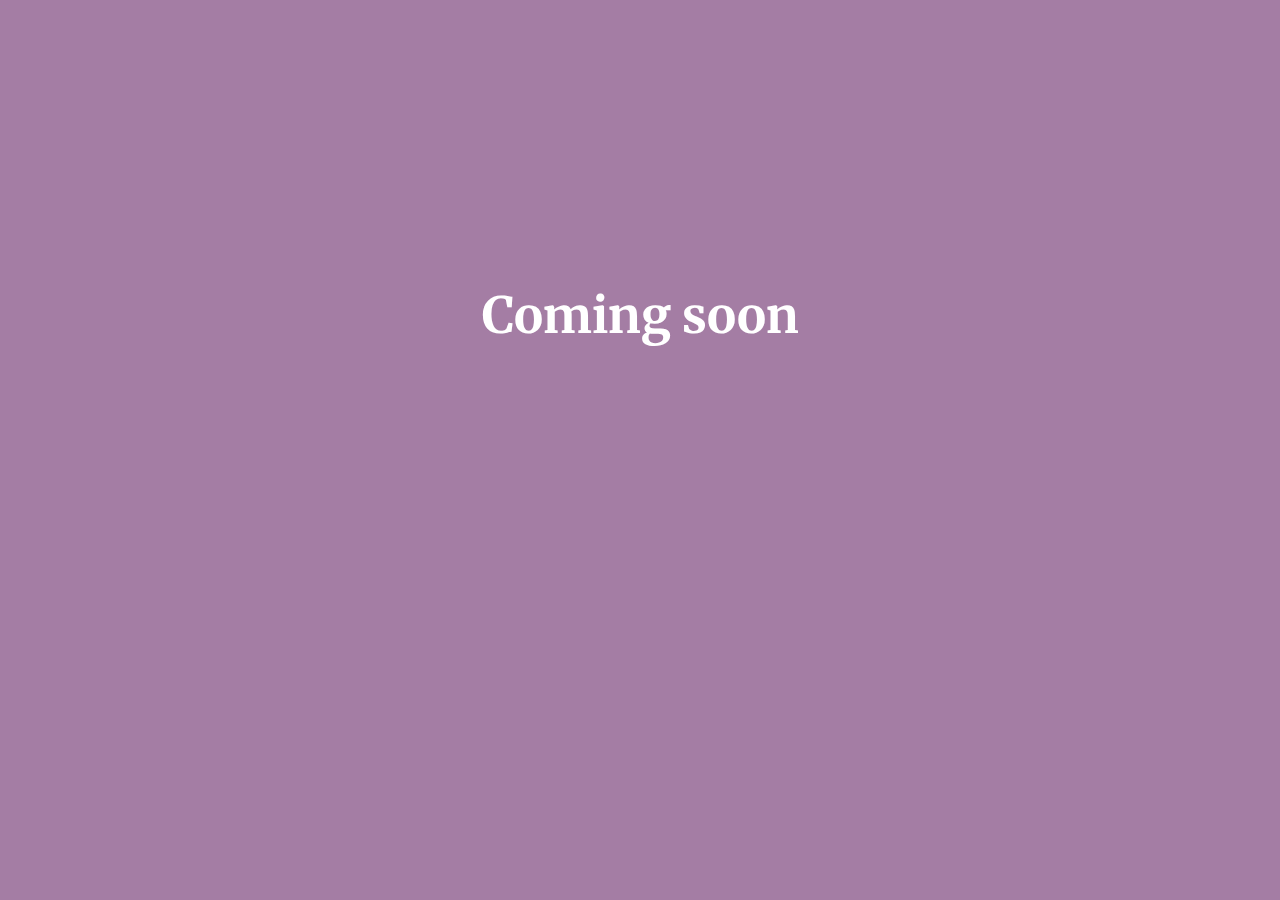
==== index.html @ 2c09ea4e "Add description" ====
<html <!DOCTYPE html>
<!--[if lt IE 7]>      <html class="no-js lt-ie9 lt-ie8 lt-ie7"> <![endif]-->
<!--[if IE 7]>         <html class="no-js lt-ie9 lt-ie8"> <![endif]-->
<!--[if IE 8]>         <html class="no-js lt-ie9"> <![endif]-->
<!--[if gt IE 8]><!--> <html class="no-js"> <!--<![endif]-->
  <head>
    <meta charset="utf-8">
    <meta http-equiv="X-UA-Compatible" content="IE=edge">
    <title>by Pawlean</title>
    <meta name="twitter:card" content="summary_large_image">
    <meta name="twitter:site" content="@paulienuh">
    <meta name="twitter:description" content="Coming soon.">
    <meta name="twitter:title" content="by Pawlean">
    <meta name="twitter:description" content="undefined">
    <meta name="twitter:image" content="https://pawlean.s3.eu-west-2.amazonaws.com/by-pawlean.jpg">
    <meta name="description" content="">
    <meta name="viewport" content="width=device-width, initial-scale=1">
    <link rel="stylesheet" href="style.css">
    <link rel="apple-touch-icon" sizes="180x180" href="icons/apple-touch-icon.png">
    <link rel="icon" type="image/png" sizes="32x32" href="icons/favicon-32x32.png">
    <link rel="icon" type="image/png" sizes="16x16" href="icons/favicon-16x16.png">
    <link rel="manifest" href="icons/manifest.json">
    <link rel="mask-icon" href="icons/safari-pinned-tab.svg" color="#5bbad5">
    <meta name="theme-color" content="#ffffff">
  </head>
  <body>
   
    <div><h1>Coming soon</h1></div>
    
    <script src="" async defer></script>
  </body>
</html>
---- style.css ----
@import url('https://fonts.googleapis.com/css?family=Merriweather&display=swap');

html {
  background-color: #A47da4;
}
h1 {
  text-align: center;
  color: white;
  font-family: 'Merriweather', serif;
  font-size:50px;
}
div {
  display:flex;
  justify-content:center;
  align-items:center;
  margin-top: 250px;
  width:100%;
}
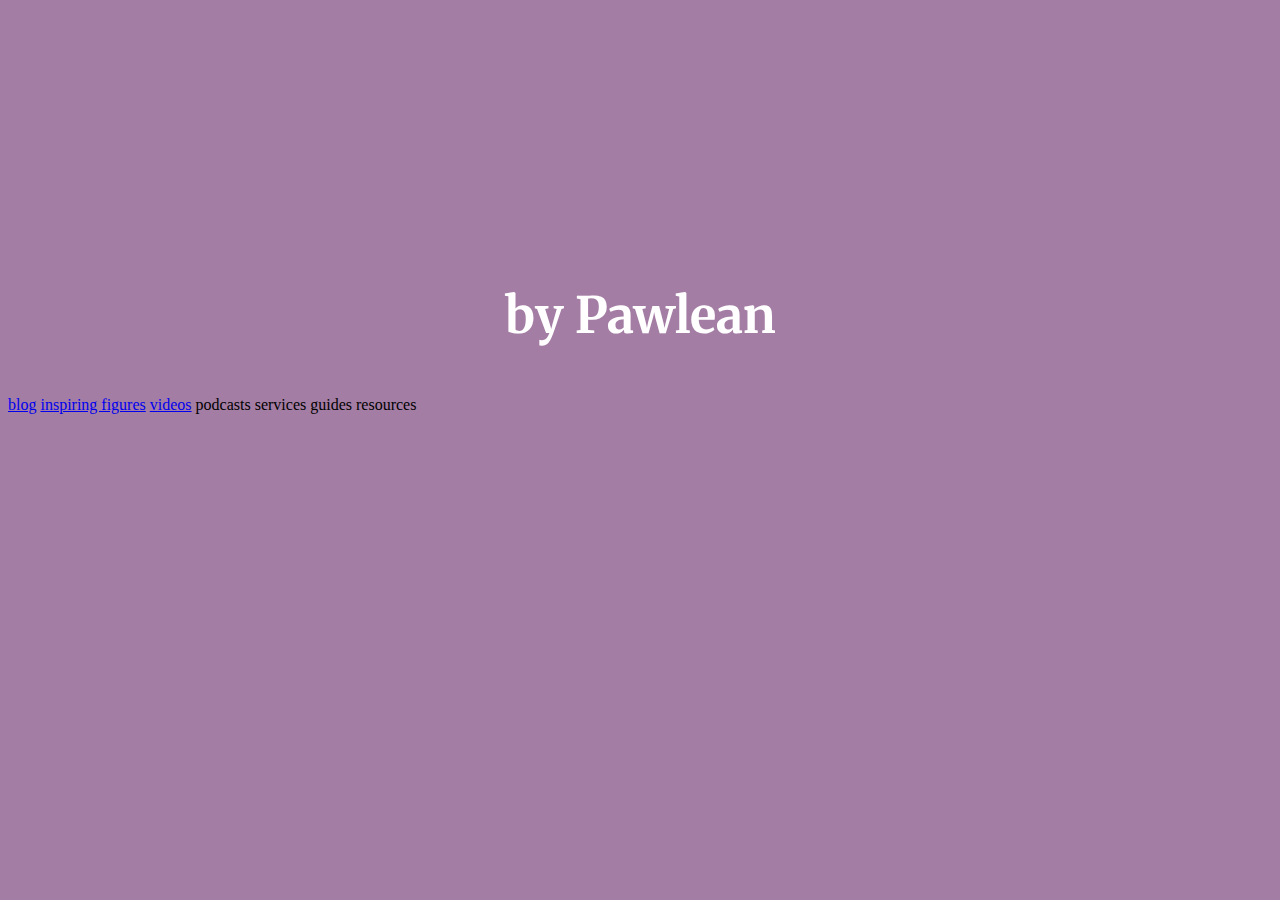
==== commit 622fa7a7: "add guides" ====
--- a/index.html
+++ b/index.html
@@ -13,7 +13,12 @@
     <meta name="twitter:title" content="by Pawlean">
     <meta name="twitter:description" content="undefined">
     <meta name="twitter:image" content="https://pawlean.s3.eu-west-2.amazonaws.com/by-pawlean.jpg">
-    <meta name="description" content="">
+
+    <meta property="og:title" content="by Pawlean" />
+    <meta property="og:url" content="https://by.pawlean.com/" />
+    <meta property="og:description" content="Coming soon.">
+    <meta property="og:image" content="https://pawlean.s3.eu-west-2.amazonaws.com/by-pawlean.jpg" />
+
     <meta name="viewport" content="width=device-width, initial-scale=1">
     <link rel="stylesheet" href="style.css">
     <link rel="apple-touch-icon" sizes="180x180" href="icons/apple-touch-icon.png">
@@ -22,11 +27,23 @@
     <link rel="manifest" href="icons/manifest.json">
     <link rel="mask-icon" href="icons/safari-pinned-tab.svg" color="#5bbad5">
     <meta name="theme-color" content="#ffffff">
+    <link rel="stylesheet" href="https://cdnjs.cloudflare.com/ajax/libs/animate.css/3.7.2/animate.min.css">
   </head>
   <body>
    
-    <div><h1>Coming soon</h1></div>
-    
+    <div>
+      <h1 class="fadeInDown">by Pawlean</h1>
+    </div>
+      <p>
+        <a href="https://pawlean.com" target="_blank" class="button pulse">blog</a>
+        <a href="https://inspiringfigures.co" target="_blank" class="button pulse">inspiring figures</a>
+        <a href="https://youtube.com/paulinenarvas" target="_blank" class="button pulse">videos</a>
+        <a target="_blank" class="no-button pulse">podcasts</a>
+        <a target="_blank" class="no-button pulse">services</a>
+        <a  target="_blank" class="no-button pulse">guides</a>
+        <a  target="_blank" class="no-button pulse">resources</a>
+      </p>
+
     <script src="" async defer></script>
   </body>
 </html>
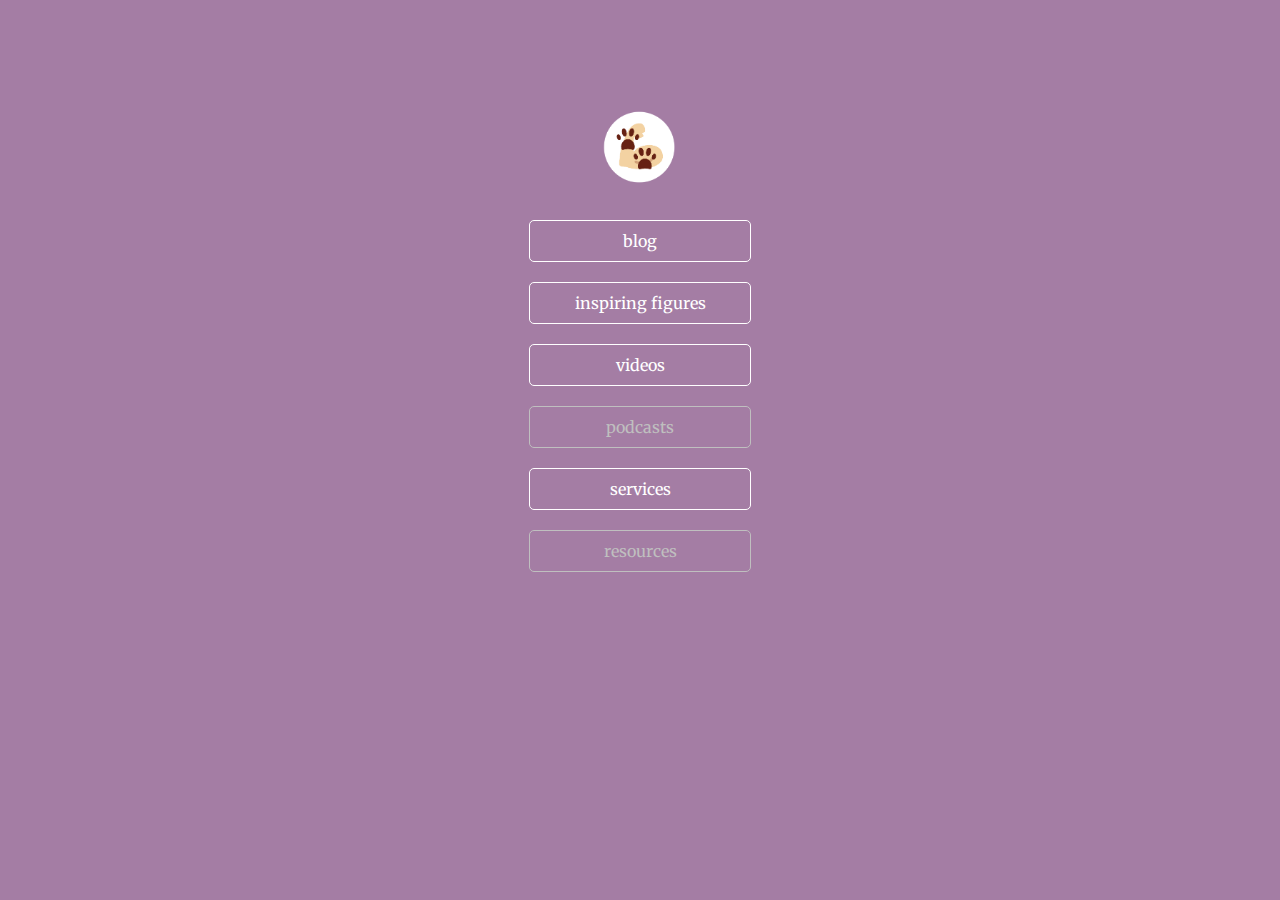
==== commit 623e3a92: "Add js" ====
--- a/index.html
+++ b/index.html
@@ -32,18 +32,41 @@
   <body>
    
     <div>
-      <h1 class="fadeInDown">by Pawlean</h1>
+      <br>
+      <img src="Logo.png" class="logo fadeInDown"/>
     </div>
       <p>
-        <a href="https://pawlean.com" target="_blank" class="button pulse">blog</a>
-        <a href="https://inspiringfigures.co" target="_blank" class="button pulse">inspiring figures</a>
+        <a href="https://pawlean.com" target="_blank" class="button pulse" >blog</a>
+        <a onclick="myFunction()" class="button pulse">inspiring figures</a>
+        <div id="inspiringfigures">
+          <ul>
+            <li><a href="https://inspiringfigures.co" target="_blank" >Website</a></li>
+            <li><a href="" target="_blank">YouTube Live</a></li>
+            <li><a href="" target="_blank">Blog posts</a></li>
+          </ul>
+        </div>
         <a href="https://youtube.com/paulinenarvas" target="_blank" class="button pulse">videos</a>
         <a target="_blank" class="no-button pulse">podcasts</a>
-        <a target="_blank" class="no-button pulse">services</a>
-        <a  target="_blank" class="no-button pulse">guides</a>
-        <a  target="_blank" class="no-button pulse">resources</a>
+        <a class="button pulse" onclick="myFunction2()">services</a>
+        <div id="services">
+          <ul>
+            <li><a href="" target="_blank">Website development & maintaince</a></li>
+            <li><a href="" target="_blank">Speaking at your event!</a></li>
+            <li><a href="" target="_blank">Social media presence consultation</a></li>
+            <li><a href="" target="_blank">Mentoring</a></li>
+          </ul>
+        </div>
+        <a class="no-button pulse" onclick="myFunction1()">resources</a>
+        <div id="resources">
+          <ul>
+            <li><a href="" target="_blank">Guides</a></li>
+            <li><a href="" target="_blank">How to</a></li>
+            <li><a href="" target="_blank">Website templates (HTML)</a></li>
+            <li><a href="" target="_blank">Wordpress templates (PHP)</a></li>
+          </ul>
+        </div>
       </p>
 
-    <script src="" async defer></script>
+    <script src="functions.js" async defer></script>
   </body>
 </html>
--- a/style.css
+++ b/style.css
@@ -1,18 +1,82 @@
 @import url('https://fonts.googleapis.com/css?family=Merriweather&display=swap');
 
-html {
+body {
   background-color: #A47da4;
+  font-family: 'Merriweather', serif;
 }
 h1 {
   text-align: center;
   color: white;
-  font-family: 'Merriweather', serif;
   font-size:50px;
+  animation-duration: 3s;
+  animation-delay: 0s;
+  animation-iteration-count: fadeInDown;
 }
 div {
   display:flex;
   justify-content:center;
   align-items:center;
-  margin-top: 250px;
+  margin-top: 100px;
   width:100%;
+}
+.button {
+  cursor:pointer;
+  padding: 10px;
+  width: 200px;
+  border: 1px solid white;
+  border-radius: 5px;
+  display: block;
+  margin: 20px auto;
+  text-align: center;
+  animation-duration: 3s;
+  animation-delay: 0s;
+  animation-iteration-count: pulse;
+}
+a.button{
+  color: white;
+  text-decoration: none;
+}
+a.button:hover {
+  background-color: white;
+  color:#A47da4;
+}
+.no-button {
+  cursor:wait;
+  width: 200px;
+  border: 1px solid rgb(191, 191, 191);
+  padding: 10px;
+  border-radius: 5px;
+  display: block;
+  margin: 20px auto;
+  text-align: center;
+  animation-duration: 3s;
+  animation-delay: 0s;
+  animation-iteration-count: pulse;
+}
+a.no-button{
+  color: rgb(191, 191, 191);
+  text-decoration: none;
+}
+.logo {
+  display: inline-block;
+  border-radius: 50px;
+  width: 100px;
+}
+#inspiringfigures, #resources, #services {
+  display: none;
+  background: #FFFFFF;
+  margin-top: 0px;
+  width: 200px;
+  padding: 10px;
+  margin: 0 auto;
+  border-radius: 5px;
+  color: #A47da4;
+}
+li a {
+  line-height: 10px;
+  color: #A47da4;
+  text-decoration: none;
+}
+li a:hover {
+  border-bottom: 3px solid #A47da4;
 }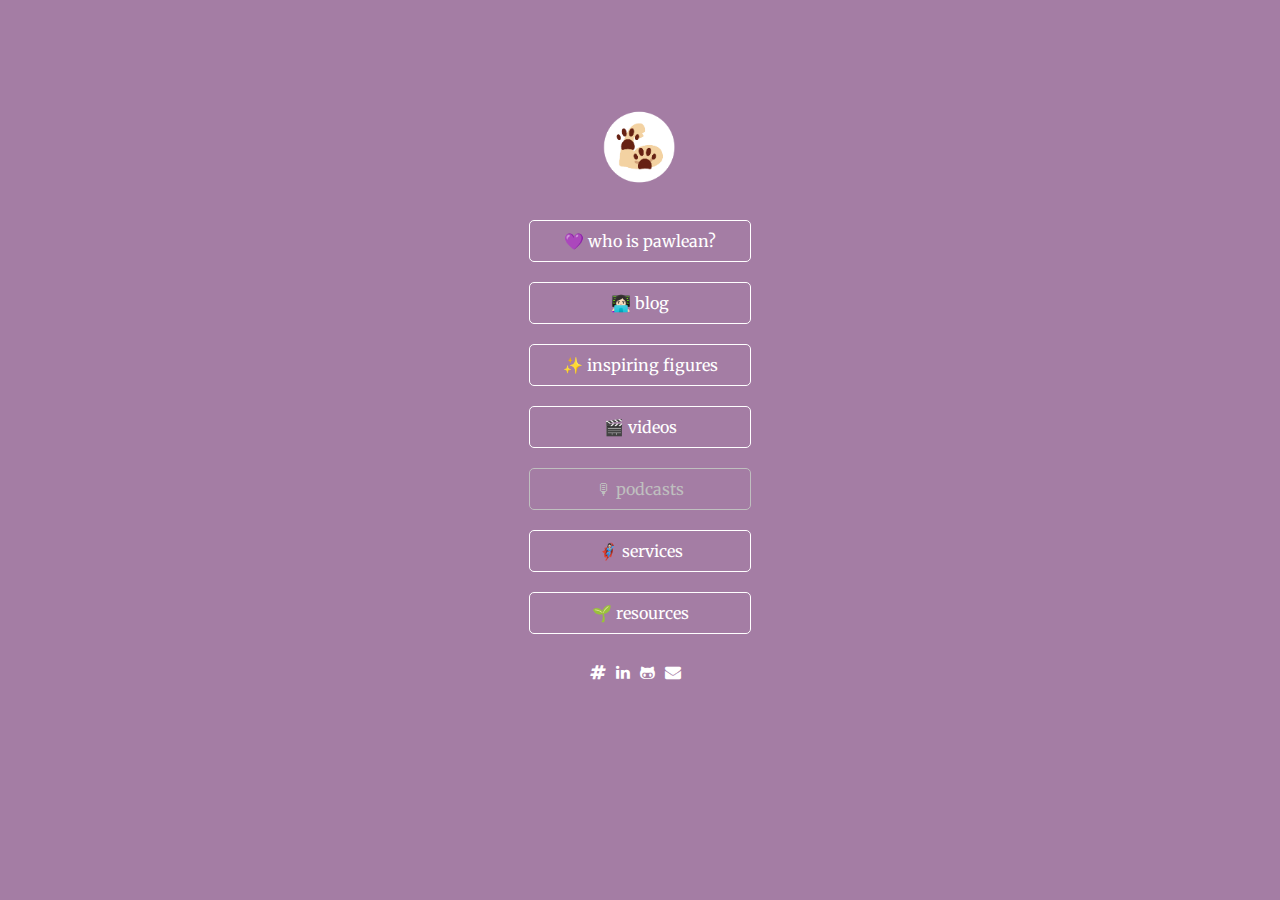
==== commit 66a08102: "minor styling fixes" ====
--- a/index.html
+++ b/index.html
@@ -28,44 +28,55 @@
     <link rel="mask-icon" href="icons/safari-pinned-tab.svg" color="#5bbad5">
     <meta name="theme-color" content="#ffffff">
     <link rel="stylesheet" href="https://cdnjs.cloudflare.com/ajax/libs/animate.css/3.7.2/animate.min.css">
+    <link href="https://stackpath.bootstrapcdn.com/font-awesome/4.7.0/css/font-awesome.min.css" rel="stylesheet" integrity="sha384-wvfXpqpZZVQGK6TAh5PVlGOfQNHSoD2xbE+QkPxCAFlNEevoEH3Sl0sibVcOQVnN" crossorigin="anonymous">
   </head>
   <body>
    
-    <div>
+    <div class="header">
       <br>
       <img src="Logo.png" class="logo fadeInDown"/>
     </div>
       <p>
-        <a href="https://pawlean.com" target="_blank" class="button pulse" >blog</a>
-        <a onclick="myFunction()" class="button pulse">inspiring figures</a>
+        <a href="https://paulinenarvas.com" target="_blank" class="button pulse" >💜 who is pawlean?</a>
+        <a href="https://pawlean.com" target="_blank" class="button pulse" >👩🏻‍💻 blog</a>
+        <a onclick="inspiringfigures()" class="button pulse">✨ inspiring figures</a>
         <div id="inspiringfigures">
           <ul>
-            <li><a href="https://inspiringfigures.co" target="_blank" >Website</a></li>
-            <li><a href="" target="_blank">YouTube Live</a></li>
-            <li><a href="" target="_blank">Blog posts</a></li>
+            <li><a href="https://inspiringfigures.co" target="_blank" >Read the Inspiring Figures story</a></li>
+            <li><a href="https://www.youtube.com/watch?v=MOgBOjnhP7M&list=PLkR4A7sk9JzZBiZ-BmRpMRF96fWqA1q9I" target="_blank">Listen to the conversations</a></li>
           </ul>
         </div>
-        <a href="https://youtube.com/paulinenarvas" target="_blank" class="button pulse">videos</a>
-        <a target="_blank" class="no-button pulse">podcasts</a>
-        <a class="button pulse" onclick="myFunction2()">services</a>
+        <a href="https://youtube.com/paulinenarvas" target="_blank" class="button pulse">🎬 videos</a>
+        <a target="_blank" class="no-button pulse">🎙 podcasts</a>
+        <a class="button pulse" onclick="services()">🦸🏻‍♀️ services</a>
         <div id="services">
           <ul>
-            <li><a href="" target="_blank">Website development & maintaince</a></li>
-            <li><a href="" target="_blank">Speaking at your event!</a></li>
-            <li><a href="" target="_blank">Social media presence consultation</a></li>
-            <li><a href="" target="_blank">Mentoring</a></li>
+            <li><a href="mailto:pauline@paulinenarvas.com" target="_blank">Creating your website</a></li>
+            <li><a href="https://paulinenarvas.com/speaking.html" target="_blank">Speaking at your event</a></li>
+            <!-- <li><a href="" target="_blank">Social media presence consultation</a></li> -->
+            <li><a href="https://mentorcruise.com" target="_blank">Long-term mentorship</a></li>
+            <li><a href="mailto:pauline@paulinenarvas.com" target="_blank">Improving your CV & LinkedIn</a></li>
           </ul>
         </div>
-        <a class="no-button pulse" onclick="myFunction1()">resources</a>
+        <a class="button pulse" onclick="resources()">🌱 resources</a>
         <div id="resources">
           <ul>
-            <li><a href="" target="_blank">Guides</a></li>
-            <li><a href="" target="_blank">How to</a></li>
+            <li><a href="https://pawlean.com/category/online/how-to/" target="_blank">"How to..." blog posts</a></li>
+            <!-- <li><a href="" target="_blank">Guides</a></li>
             <li><a href="" target="_blank">Website templates (HTML)</a></li>
-            <li><a href="" target="_blank">Wordpress templates (PHP)</a></li>
+            <li><a href="" target="_blank">Wordpress templates (PHP)</a></li> -->
           </ul>
         </div>
       </p>
+      <div class="socials">
+        <a href="https://twitter.com/paulienuh" class="social-icon"><i class="fa fa-hashtag" aria-hidden="true"></i></a>
+        <a href="https://linkedin.com/in/pnarvas"  class="social-icon" ><i class="fa fa-linkedin" aria-hidden="true"></i></a>
+        <a href="https://github.com/pawlean"  class="social-icon"><i class="fa fa-github-alt" aria-hidden="true"></i></a>
+        <a href="mailto:pauline@paulinenarvas.com"  class="social-icon"><i class="fa fa-envelope" aria-hidden="true"></i></a>
+      </div>
+      
+
+
 
     <script src="functions.js" async defer></script>
   </body>
--- a/style.css
+++ b/style.css
@@ -8,16 +8,21 @@
   text-align: center;
   color: white;
   font-size:50px;
-  animation-duration: 3s;
-  animation-delay: 0s;
-  animation-iteration-count: fadeInDown;
 }
-div {
+div.header {
   display:flex;
   justify-content:center;
   align-items:center;
   margin-top: 100px;
   width:100%;
+}
+div.socials {
+  width: 300px;
+  margin: 0 auto;
+  display:flex;
+  justify-content:center;
+  align-items:center;
+  padding: 10px;
 }
 .button {
   cursor:pointer;
@@ -28,9 +33,6 @@
   display: block;
   margin: 20px auto;
   text-align: center;
-  animation-duration: 3s;
-  animation-delay: 0s;
-  animation-iteration-count: pulse;
 }
 a.button{
   color: white;
@@ -39,6 +41,9 @@
 a.button:hover {
   background-color: white;
   color:#A47da4;
+  animation-duration: 3s;
+  animation-delay: 0s;
+  animation-iteration-count: pulse;
 }
 .no-button {
   cursor:wait;
@@ -49,9 +54,6 @@
   display: block;
   margin: 20px auto;
   text-align: center;
-  animation-duration: 3s;
-  animation-delay: 0s;
-  animation-iteration-count: pulse;
 }
 a.no-button{
   color: rgb(191, 191, 191);
@@ -61,6 +63,16 @@
   display: inline-block;
   border-radius: 50px;
   width: 100px;
+  animation-duration: 3s;
+  animation-delay: 0s;
+  animation-iteration-count: fadeInDown;
+}
+.social-icon {
+  color: white;
+  letter-spacing: 10px;
+}
+a.social-icon:hover{
+  color: #69526a;
 }
 #inspiringfigures, #resources, #services {
   display: none;
@@ -72,8 +84,14 @@
   border-radius: 5px;
   color: #A47da4;
 }
+ul {
+  list-style-type: square;
+  padding-left: 25px;
+}
 li a {
-  line-height: 10px;
+
+  font-family: Arial, Helvetica, sans-serif;
+  line-height: 20px;
   color: #A47da4;
   text-decoration: none;
 }
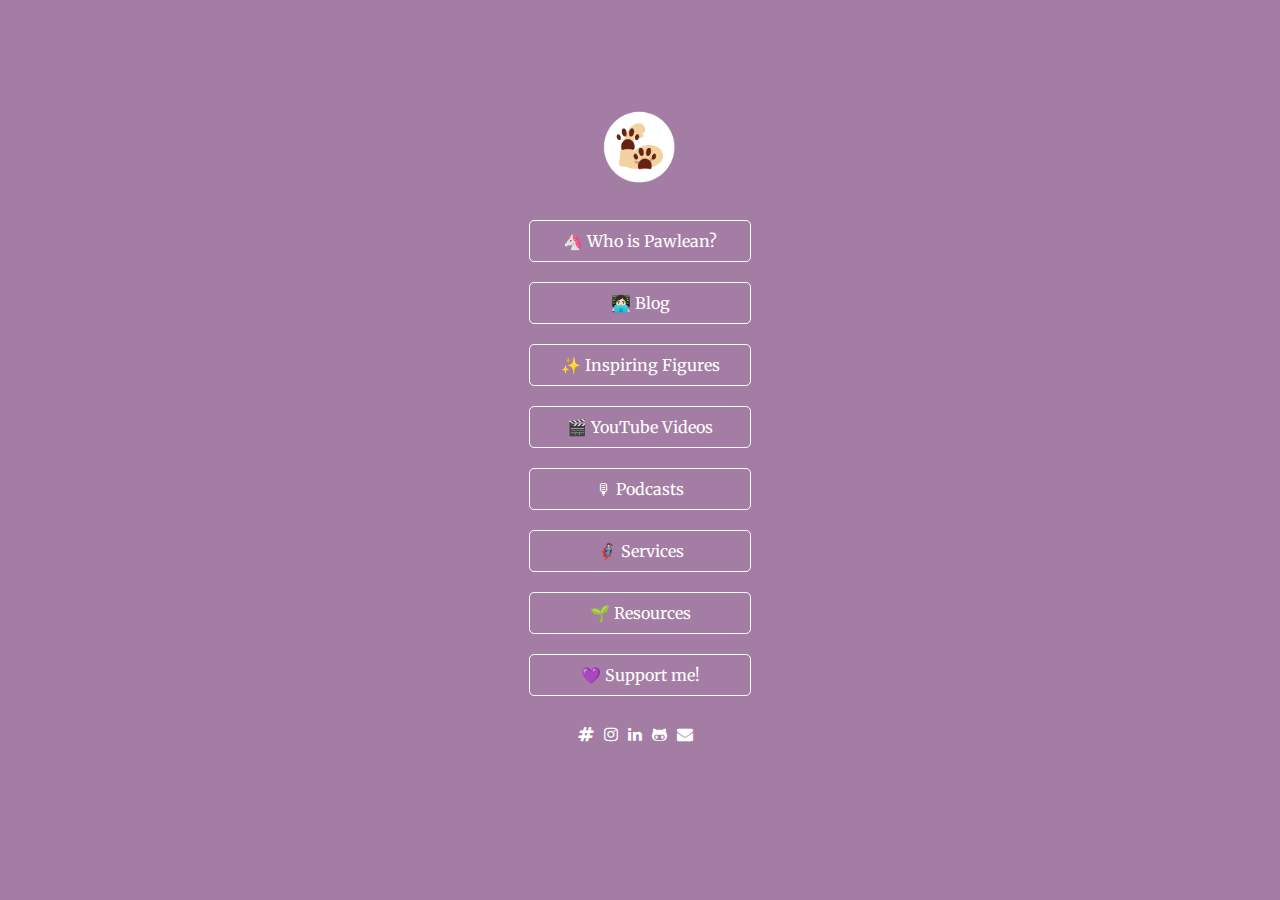
==== commit ffaa6f5d: "update inspiring figures link" ====
--- a/index.html
+++ b/index.html
@@ -2,82 +2,96 @@
 <!--[if lt IE 7]>      <html class="no-js lt-ie9 lt-ie8 lt-ie7"> <![endif]-->
 <!--[if IE 7]>         <html class="no-js lt-ie9 lt-ie8"> <![endif]-->
 <!--[if IE 8]>         <html class="no-js lt-ie9"> <![endif]-->
-<!--[if gt IE 8]><!--> <html class="no-js"> <!--<![endif]-->
-  <head>
-    <meta charset="utf-8">
-    <meta http-equiv="X-UA-Compatible" content="IE=edge">
-    <title>by Pawlean</title>
-    <meta name="twitter:card" content="summary_large_image">
-    <meta name="twitter:site" content="@paulienuh">
-    <meta name="twitter:description" content="Coming soon.">
-    <meta name="twitter:title" content="by Pawlean">
-    <meta name="twitter:description" content="undefined">
-    <meta name="twitter:image" content="https://pawlean.s3.eu-west-2.amazonaws.com/by-pawlean.jpg">
+<!--[if gt IE 8]><!-->
+<html class="no-js">
+<!--<![endif]-->
 
-    <meta property="og:title" content="by Pawlean" />
-    <meta property="og:url" content="https://by.pawlean.com/" />
-    <meta property="og:description" content="Coming soon.">
-    <meta property="og:image" content="https://pawlean.s3.eu-west-2.amazonaws.com/by-pawlean.jpg" />
+<head>
+  <meta charset="utf-8">
+  <meta http-equiv="X-UA-Compatible" content="IE=edge">
+  <title>by Pawlean</title>
+  <meta name="twitter:card" content="summary_large_image">
+  <meta name="twitter:site" content="@paulienuh">
+  <meta name="twitter:description" content="A curation of everything by Pauline">
+  <meta name="twitter:title" content="by Pawlean">
+  <meta name="twitter:image" content="https://pawlean.s3.eu-west-2.amazonaws.com/by-pawlean.jpg">
 
-    <meta name="viewport" content="width=device-width, initial-scale=1">
-    <link rel="stylesheet" href="style.css">
-    <link rel="apple-touch-icon" sizes="180x180" href="icons/apple-touch-icon.png">
-    <link rel="icon" type="image/png" sizes="32x32" href="icons/favicon-32x32.png">
-    <link rel="icon" type="image/png" sizes="16x16" href="icons/favicon-16x16.png">
-    <link rel="manifest" href="icons/manifest.json">
-    <link rel="mask-icon" href="icons/safari-pinned-tab.svg" color="#5bbad5">
-    <meta name="theme-color" content="#ffffff">
-    <link rel="stylesheet" href="https://cdnjs.cloudflare.com/ajax/libs/animate.css/3.7.2/animate.min.css">
-    <link href="https://stackpath.bootstrapcdn.com/font-awesome/4.7.0/css/font-awesome.min.css" rel="stylesheet" integrity="sha384-wvfXpqpZZVQGK6TAh5PVlGOfQNHSoD2xbE+QkPxCAFlNEevoEH3Sl0sibVcOQVnN" crossorigin="anonymous">
-  </head>
-  <body>
-   
-    <div class="header">
-      <br>
-      <img src="Logo.png" class="logo fadeInDown"/>
-    </div>
-      <p>
-        <a href="https://paulinenarvas.com" target="_blank" class="button pulse" >💜 who is pawlean?</a>
-        <a href="https://pawlean.com" target="_blank" class="button pulse" >👩🏻‍💻 blog</a>
-        <a onclick="inspiringfigures()" class="button pulse">✨ inspiring figures</a>
-        <div id="inspiringfigures">
-          <ul>
-            <li><a href="https://inspiringfigures.co" target="_blank" >Read the Inspiring Figures story</a></li>
-            <li><a href="https://www.youtube.com/watch?v=MOgBOjnhP7M&list=PLkR4A7sk9JzZBiZ-BmRpMRF96fWqA1q9I" target="_blank">Listen to the conversations</a></li>
-          </ul>
-        </div>
-        <a href="https://youtube.com/paulinenarvas" target="_blank" class="button pulse">🎬 videos</a>
-        <a target="_blank" class="no-button pulse">🎙 podcasts</a>
-        <a class="button pulse" onclick="services()">🦸🏻‍♀️ services</a>
-        <div id="services">
-          <ul>
-            <li><a href="mailto:pauline@paulinenarvas.com" target="_blank">Creating your website</a></li>
-            <li><a href="https://paulinenarvas.com/speaking.html" target="_blank">Speaking at your event</a></li>
-            <!-- <li><a href="" target="_blank">Social media presence consultation</a></li> -->
-            <li><a href="https://mentorcruise.com" target="_blank">Long-term mentorship</a></li>
-            <li><a href="mailto:pauline@paulinenarvas.com" target="_blank">Improving your CV & LinkedIn</a></li>
-          </ul>
-        </div>
-        <a class="button pulse" onclick="resources()">🌱 resources</a>
-        <div id="resources">
-          <ul>
-            <li><a href="https://pawlean.com/category/online/how-to/" target="_blank">"How to..." blog posts</a></li>
-            <!-- <li><a href="" target="_blank">Guides</a></li>
+  <meta property="og:title" content="by Pawlean" />
+  <meta property="og:url" content="https://by.pawlean.com/" />
+  <meta property="og:description" content="A curation of everything by Pauline">
+  <meta property="og:image" content="https://pawlean.s3.eu-west-2.amazonaws.com/by-pawlean.jpg" />
+
+  <meta name="viewport" content="width=device-width, initial-scale=1">
+  <link rel="stylesheet" href="style.css">
+  <link rel="apple-touch-icon" sizes="180x180" href="icons/apple-touch-icon.png">
+  <link rel="icon" type="image/png" sizes="32x32" href="icons/favicon-32x32.png">
+  <link rel="icon" type="image/png" sizes="16x16" href="icons/favicon-16x16.png">
+  <link rel="manifest" href="icons/manifest.json">
+  <link rel="mask-icon" href="icons/safari-pinned-tab.svg" color="#5bbad5">
+  <meta name="theme-color" content="#ffffff">
+  <link rel="stylesheet" href="https://cdnjs.cloudflare.com/ajax/libs/animate.css/3.7.2/animate.min.css">
+  <link href="https://stackpath.bootstrapcdn.com/font-awesome/4.7.0/css/font-awesome.min.css" rel="stylesheet"
+    integrity="sha384-wvfXpqpZZVQGK6TAh5PVlGOfQNHSoD2xbE+QkPxCAFlNEevoEH3Sl0sibVcOQVnN" crossorigin="anonymous">
+
+  <!-- Global site tag (gtag.js) - Google Analytics -->
+  <script async src="https://www.googletagmanager.com/gtag/js?id=UA-166055353-1"></script>
+  <script>
+    window.dataLayer = window.dataLayer || [];
+    function gtag() { dataLayer.push(arguments); }
+    gtag('js', new Date());
+
+    gtag('config', 'UA-166055353-1');
+  </script>
+
+</head>
+
+<body>
+
+  <div class="header">
+    <br>
+    <img src="Logo.png" class="logo fadeInDown" />
+  </div>
+  <p>
+    <a href="https://paulinenarvas.com" target="_blank" class="button pulse">🦄 Who is Pawlean?</a>
+    <a href="https://pawlean.com" target="_blank" class="button pulse">👩🏻‍💻 Blog</a>
+    <a href="https://inspiringfigures.co" target="_blank" class="button pulse">✨ Inspiring Figures</a>
+    <a href="https://youtube.com/paulinenarvas" target="_blank" class="button pulse">🎬 YouTube Videos</a>
+    <a href="https://podcast.pawlean.com" target="_blank" class="button pulse">🎙 Podcasts</a>
+    <a class="button pulse" onclick="services()">🦸🏻‍♀️ Services</a>
+  <div id="services">
+    <ul>
+      <li><a href="mailto:pauline@paulinenarvas.com" target="_blank">Creating your custom website</a></li>
+      <li><a href="https://paulinenarvas.com/speaking.html" target="_blank">Speaking at your event</a></li>
+      <!-- <li><a href="" target="_blank">Social media presence consultation</a></li> -->
+      <li><a href="https://mentorcruise.com/mentor/PaulineNarvas/" target="_blank">Long term mentorship, CV & LinkedIn
+          help</a></li>
+    </ul>
+  </div>
+  <a class="button pulse" onclick="resources()">🌱 Resources</a>
+  <div id="resources">
+    <ul>
+      <li><a href="https://pawlean.com/category/stem/learning-tech/" target="_blank">Beginner-friendly technical blog
+          posts</a></li>
+      <li><a href="https://pawlean.com/category/online/how-to/" target="_blank">"How to..." blog posts</a></li>
+      <!-- <li><a href="" target="_blank">Guides</a></li>
             <li><a href="" target="_blank">Website templates (HTML)</a></li>
             <li><a href="" target="_blank">Wordpress templates (PHP)</a></li> -->
-          </ul>
-        </div>
-      </p>
-      <div class="socials">
-        <a href="https://twitter.com/paulienuh" class="social-icon"><i class="fa fa-hashtag" aria-hidden="true"></i></a>
-        <a href="https://linkedin.com/in/pnarvas"  class="social-icon" ><i class="fa fa-linkedin" aria-hidden="true"></i></a>
-        <a href="https://github.com/pawlean"  class="social-icon"><i class="fa fa-github-alt" aria-hidden="true"></i></a>
-        <a href="mailto:pauline@paulinenarvas.com"  class="social-icon"><i class="fa fa-envelope" aria-hidden="true"></i></a>
-      </div>
-      
+    </ul>
+  </div>
+  <a href="https://pawlean.com/support-me" target="_blank" class="button pulse">💜 Support me!</a>
+  </p>
+  <div class="socials">
+    <a href="https://twitter.com/paulienuh" class="social-icon"><i class="fa fa-hashtag" aria-hidden="true"></i></a>
+    <a href="https://instagram.com/paw.lean" class="social-icon"><i class="fa fa-instagram" aria-hidden="true"></i></a>
+    <a href="https://linkedin.com/in/pnarvas" class="social-icon"><i class="fa fa-linkedin" aria-hidden="true"></i></a>
+    <a href="https://github.com/pawlean" class="social-icon"><i class="fa fa-github-alt" aria-hidden="true"></i></a>
+    <a href="mailto:pauline@paulinenarvas.com" class="social-icon"><i class="fa fa-envelope" aria-hidden="true"></i></a>
+  </div>
 
 
 
-    <script src="functions.js" async defer></script>
-  </body>
-</html>
+
+  <script src="functions.js" async defer></script>
+</body>
+
+</html>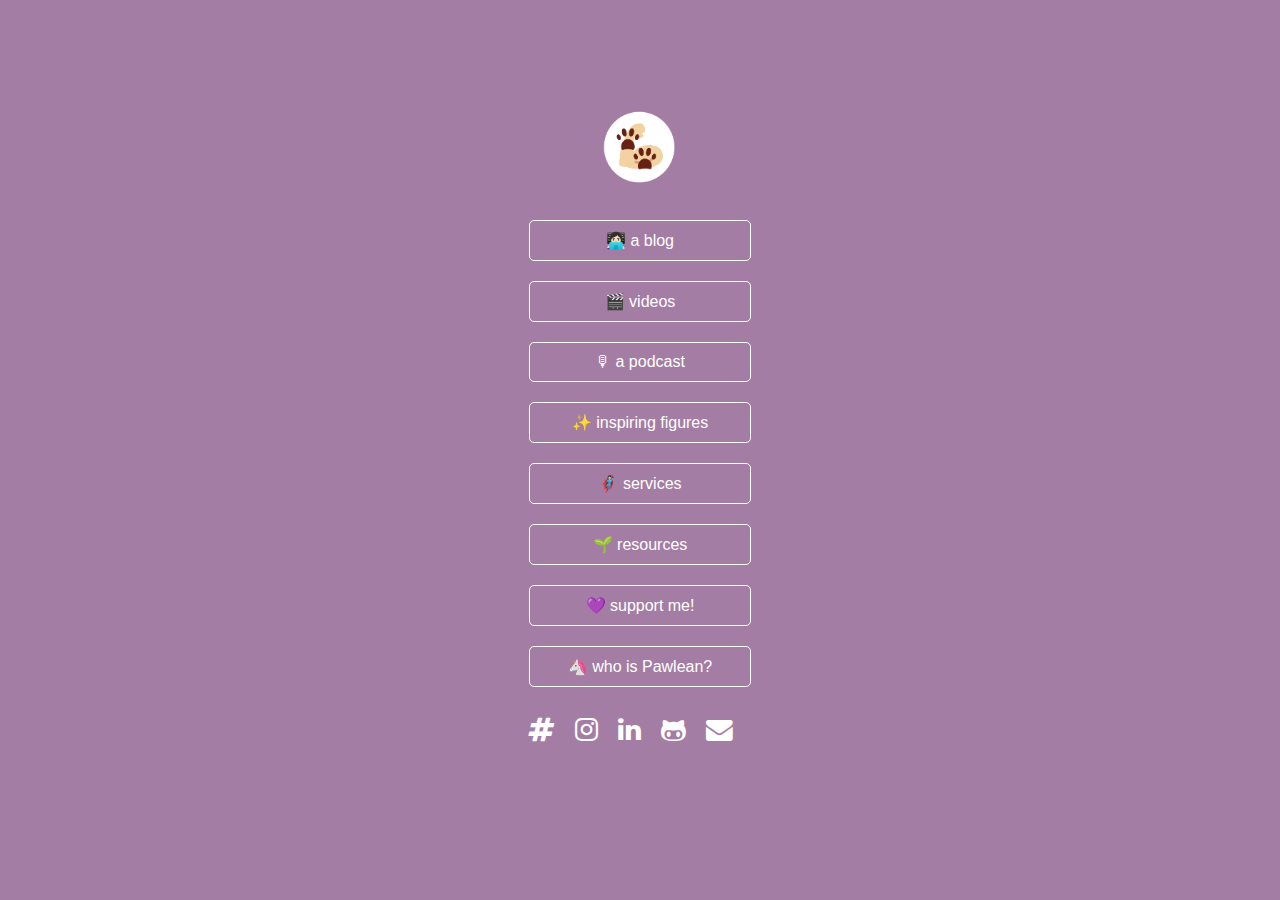
==== commit e2cceb94: "update by.pawlean" ====
--- a/index.html
+++ b/index.html
@@ -52,12 +52,12 @@
     <img src="Logo.png" class="logo fadeInDown" />
   </div>
   <p>
-    <a href="https://paulinenarvas.com" target="_blank" class="button pulse">🦄 Who is Pawlean?</a>
-    <a href="https://pawlean.com" target="_blank" class="button pulse">👩🏻‍💻 Blog</a>
-    <a href="https://inspiringfigures.co" target="_blank" class="button pulse">✨ Inspiring Figures</a>
-    <a href="https://youtube.com/paulinenarvas" target="_blank" class="button pulse">🎬 YouTube Videos</a>
-    <a href="https://podcast.pawlean.com" target="_blank" class="button pulse">🎙 Podcasts</a>
-    <a class="button pulse" onclick="services()">🦸🏻‍♀️ Services</a>
+    <a href="https://pawlean.com" target="_blank" class="button pulse">👩🏻‍💻 a blog</a>
+    <a href="https://youtube.com/paulinenarvas" target="_blank" class="button pulse">🎬 videos</a>
+    <a href="https://podcast.pawlean.com" target="_blank" class="button pulse">🎙 a podcast</a>
+
+    <a href="https://inspiringfigures.co" target="_blank" class="button pulse">✨ inspiring figures</a>
+    <a class="button pulse" onclick="services()">🦸🏻‍♀️ services</a>
   <div id="services">
     <ul>
       <li><a href="mailto:pauline@paulinenarvas.com" target="_blank">Creating your custom website</a></li>
@@ -67,7 +67,7 @@
           help</a></li>
     </ul>
   </div>
-  <a class="button pulse" onclick="resources()">🌱 Resources</a>
+  <a class="button pulse" onclick="resources()">🌱 resources</a>
   <div id="resources">
     <ul>
       <li><a href="https://pawlean.com/category/stem/learning-tech/" target="_blank">Beginner-friendly technical blog
@@ -78,7 +78,9 @@
             <li><a href="" target="_blank">Wordpress templates (PHP)</a></li> -->
     </ul>
   </div>
-  <a href="https://pawlean.com/support-me" target="_blank" class="button pulse">💜 Support me!</a>
+  <a href="https://pawlean.com/support-me" target="_blank" class="button pulse">💜 support me!</a>
+  <a href="https://paulinenarvas.com" target="_blank" class="button pulse">🦄 who is Pawlean?</a>
+
   </p>
   <div class="socials">
     <a href="https://twitter.com/paulienuh" class="social-icon"><i class="fa fa-hashtag" aria-hidden="true"></i></a>
--- a/style.css
+++ b/style.css
@@ -1,31 +1,32 @@
-@import url('https://fonts.googleapis.com/css?family=Merriweather&display=swap');
+@import url("https://fonts.googleapis.com/css?family=Merriweather&display=swap");
 
 body {
-  background-color: #A47da4;
-  font-family: 'Merriweather', serif;
+  background-color: #a47da4;
+  font-family: "Roboto", sans-serif;
 }
 h1 {
   text-align: center;
   color: white;
-  font-size:50px;
+  font-size: 50px;
 }
 div.header {
-  display:flex;
-  justify-content:center;
-  align-items:center;
+  display: flex;
+  justify-content: center;
+  align-items: center;
   margin-top: 100px;
-  width:100%;
+  width: 100%;
 }
 div.socials {
   width: 300px;
   margin: 0 auto;
-  display:flex;
-  justify-content:center;
-  align-items:center;
+  display: flex;
+  justify-content: center;
+  align-items: center;
   padding: 10px;
+  margin-bottom: 40px;
 }
 .button {
-  cursor:pointer;
+  cursor: pointer;
   padding: 10px;
   width: 200px;
   border: 1px solid white;
@@ -34,19 +35,19 @@
   margin: 20px auto;
   text-align: center;
 }
-a.button{
+a.button {
   color: white;
   text-decoration: none;
 }
 a.button:hover {
   background-color: white;
-  color:#A47da4;
+  color: #a47da4;
   animation-duration: 3s;
   animation-delay: 0s;
   animation-iteration-count: pulse;
 }
 .no-button {
-  cursor:wait;
+  cursor: wait;
   width: 200px;
   border: 1px solid rgb(191, 191, 191);
   padding: 10px;
@@ -55,7 +56,7 @@
   margin: 20px auto;
   text-align: center;
 }
-a.no-button{
+a.no-button {
   color: rgb(191, 191, 191);
   text-decoration: none;
 }
@@ -69,32 +70,38 @@
 }
 .social-icon {
   color: white;
-  letter-spacing: 10px;
+  letter-spacing: 20px;
+  font-size: 20pt;
 }
-a.social-icon:hover{
+a.social-icon:hover {
   color: #69526a;
 }
-#inspiringfigures, #resources, #services {
+#inspiringfigures,
+#resources,
+#services {
   display: none;
-  background: #FFFFFF;
+  background: #ffffff;
   margin-top: 0px;
   width: 200px;
   padding: 10px;
   margin: 0 auto;
   border-radius: 5px;
-  color: #A47da4;
+  color: #a47da4;
 }
 ul {
   list-style-type: square;
   padding-left: 25px;
+  text-align: center;
+}
+li {
+  padding-bottom: 20px;
 }
 li a {
-
   font-family: Arial, Helvetica, sans-serif;
   line-height: 20px;
-  color: #A47da4;
+  color: #a47da4;
   text-decoration: none;
 }
 li a:hover {
-  border-bottom: 3px solid #A47da4;
-}+  border-bottom: 3px solid #a47da4;
+}
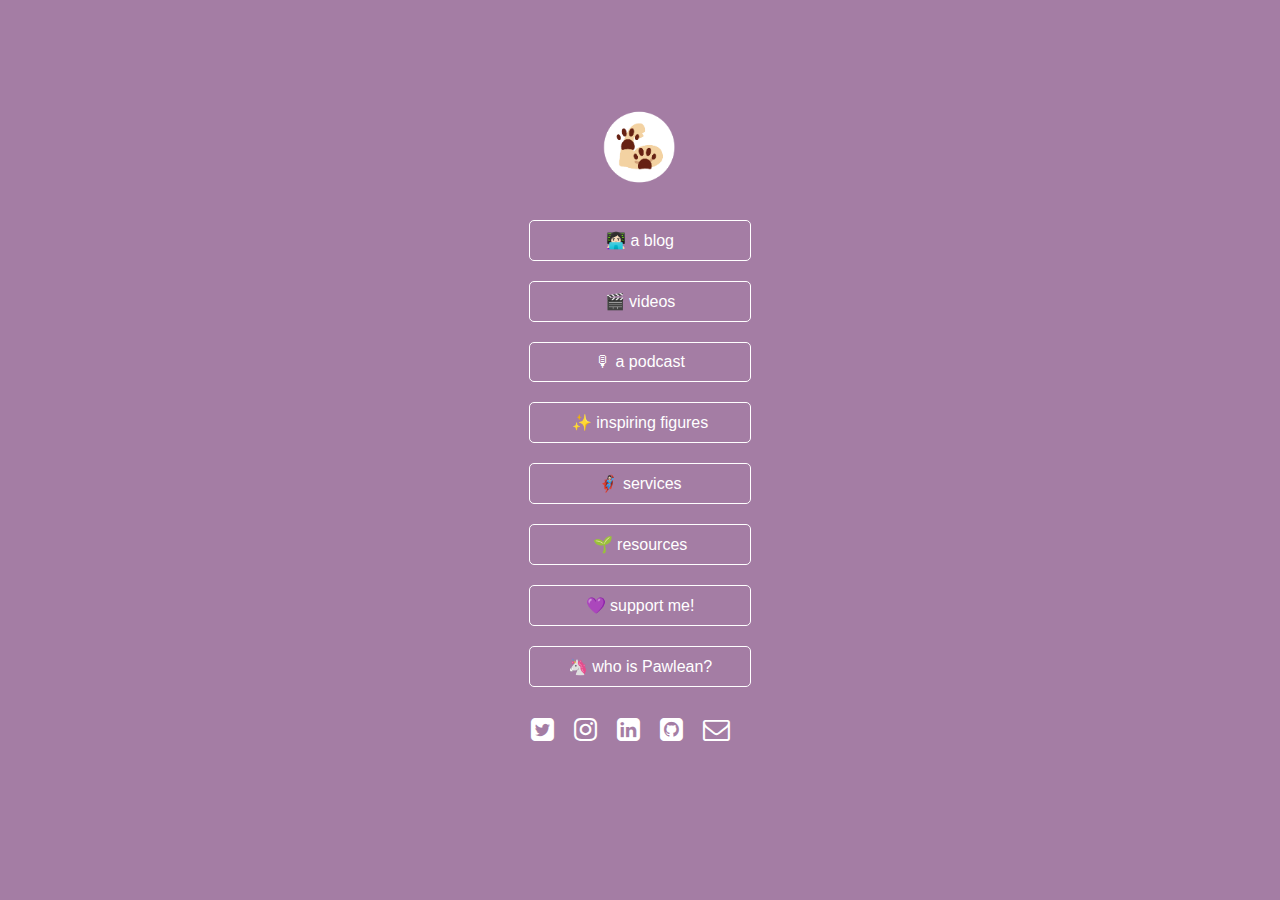
==== commit b0a0ffe6: "update social icons" ====
--- a/index.html
+++ b/index.html
@@ -83,11 +83,11 @@
 
   </p>
   <div class="socials">
-    <a href="https://twitter.com/paulienuh" class="social-icon"><i class="fa fa-hashtag" aria-hidden="true"></i></a>
+    <a href="https://twitter.com/paulienuh" class="social-icon"><i class="fa fa-twitter-square" aria-hidden="true"></i></a>
     <a href="https://instagram.com/paw.lean" class="social-icon"><i class="fa fa-instagram" aria-hidden="true"></i></a>
-    <a href="https://linkedin.com/in/pnarvas" class="social-icon"><i class="fa fa-linkedin" aria-hidden="true"></i></a>
-    <a href="https://github.com/pawlean" class="social-icon"><i class="fa fa-github-alt" aria-hidden="true"></i></a>
-    <a href="mailto:pauline@paulinenarvas.com" class="social-icon"><i class="fa fa-envelope" aria-hidden="true"></i></a>
+    <a href="https://linkedin.com/in/pnarvas" class="social-icon"><i class="fa fa-linkedin-square" aria-hidden="true"></i></a>
+    <a href="https://github.com/pawlean" class="social-icon"><i class="fa fa-github-square" aria-hidden="true"></i></a>
+    <a href="mailto:pauline@paulinenarvas.com" class="social-icon"><i class="fa fa-envelope-o" aria-hidden="true"></i></a>
   </div>
 
 
